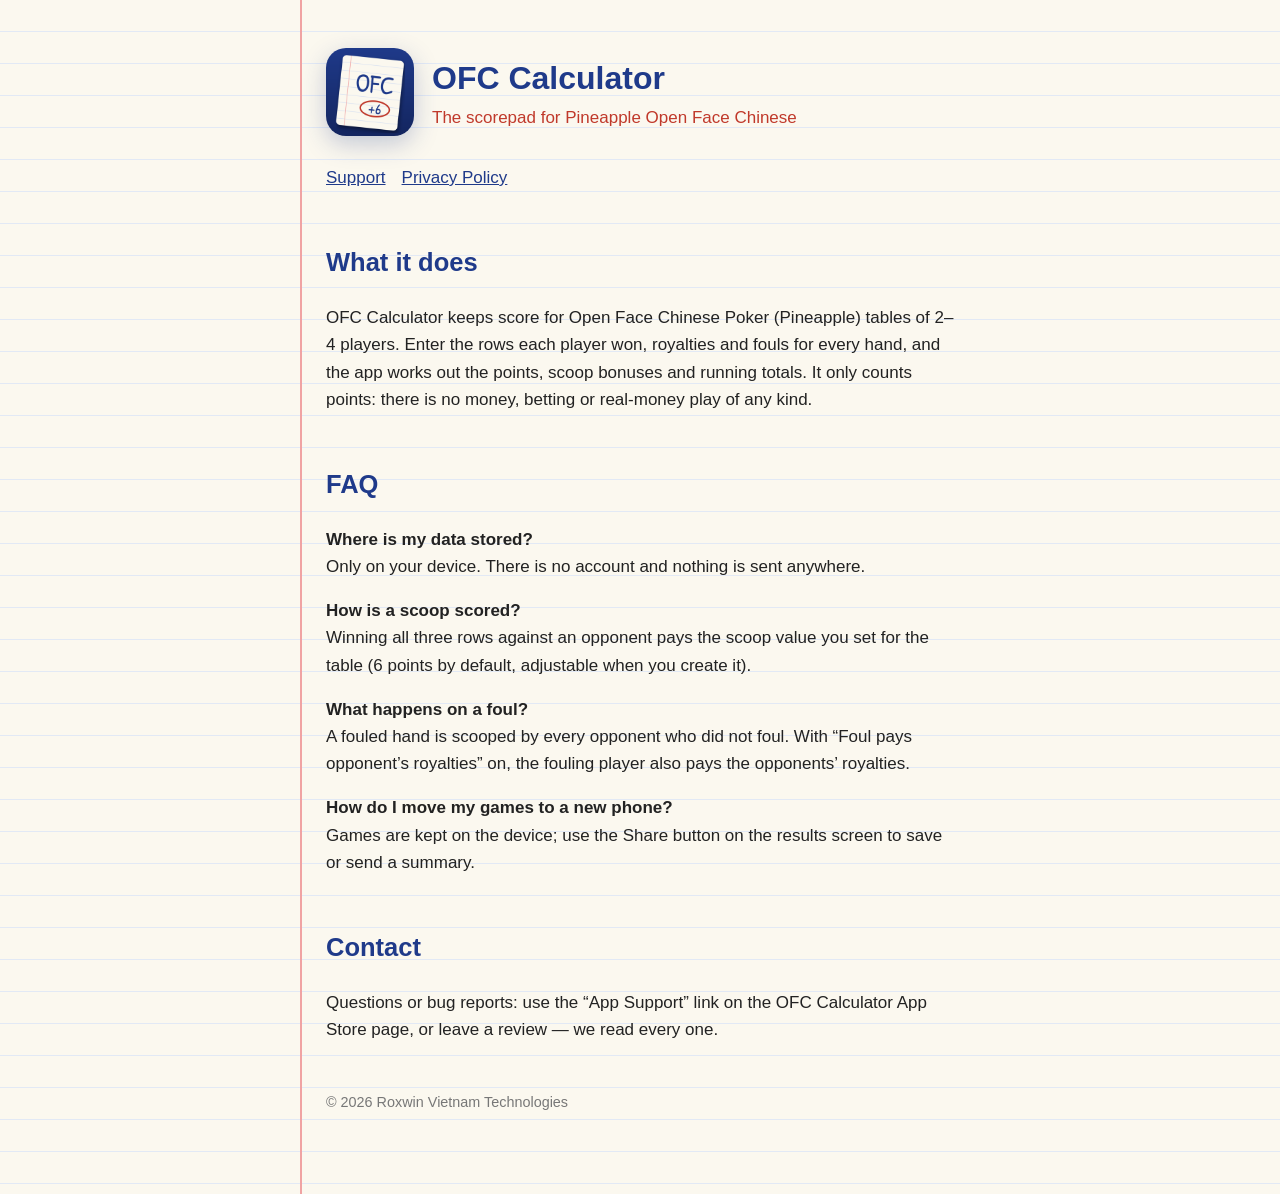
==== index.html @ e0348ebb "docs: OFC Calculator support and privacy pages" ====
<!doctype html><html lang="en"><head><meta charset="utf-8"><meta name="viewport" content="width=device-width,initial-scale=1">
<title>OFC Calculator – Support</title><link rel="stylesheet" href="style.css"></head><body><main>
<header><img src="icon.png" alt="OFC Calculator icon" width="88" height="88"><div><h1>OFC Calculator</h1><p class="tag">The scorepad for Pineapple Open Face Chinese</p></div></header>
<nav aria-label="Pages"><a href="index.html">Support</a><a href="privacy.html">Privacy Policy</a></nav>
<section aria-labelledby="about"><h2 id="about">What it does</h2>
<p>OFC Calculator keeps score for Open Face Chinese Poker (Pineapple) tables of 2–4 players. Enter the rows each player won, royalties and fouls for every hand, and the app works out the points, scoop bonuses and running totals. It only counts points: there is no money, betting or real-money play of any kind.</p></section>
<section aria-labelledby="faq"><h2 id="faq">FAQ</h2>
<p><strong>Where is my data stored?</strong><br>Only on your device. There is no account and nothing is sent anywhere.</p>
<p><strong>How is a scoop scored?</strong><br>Winning all three rows against an opponent pays the scoop value you set for the table (6 points by default, adjustable when you create it).</p>
<p><strong>What happens on a foul?</strong><br>A fouled hand is scooped by every opponent who did not foul. With “Foul pays opponent’s royalties” on, the fouling player also pays the opponents’ royalties.</p>
<p><strong>How do I move my games to a new phone?</strong><br>Games are kept on the device; use the Share button on the results screen to save or send a summary.</p></section>
<section aria-labelledby="contact"><h2 id="contact">Contact</h2>
<p>Questions or bug reports: use the “App Support” link on the OFC Calculator App Store page, or leave a review — we read every one.</p></section>
<footer>© 2026 Roxwin Vietnam Technologies</footer></main></body></html>
---- style.css ----
:root{--sheet:#fbf8ef;--ink:#1f3a8a;--red:#c0392b;--text:#222;--rule:#e2e9f5}
*{box-sizing:border-box}
body{margin:0;background:var(--sheet) repeating-linear-gradient(transparent 0 31px,var(--rule) 31px 32px);color:var(--text);font:17px/1.6 -apple-system,BlinkMacSystemFont,"Segoe UI",sans-serif}
main{max-width:680px;margin:0 auto;padding:48px 24px 80px;border-left:2px solid #f0a3a3}
header{display:flex;gap:18px;align-items:center;margin-bottom:28px}
header img{width:88px;height:88px;border-radius:20px;box-shadow:0 8px 24px rgba(31,58,138,.25)}
h1{margin:0;color:var(--ink);font-size:2rem}
h2{color:var(--ink);margin-top:2em}
.tag{color:var(--red);margin:0}
a{color:var(--ink)}
nav a{margin-right:16px}
footer{margin-top:48px;color:#777;font-size:.9rem}
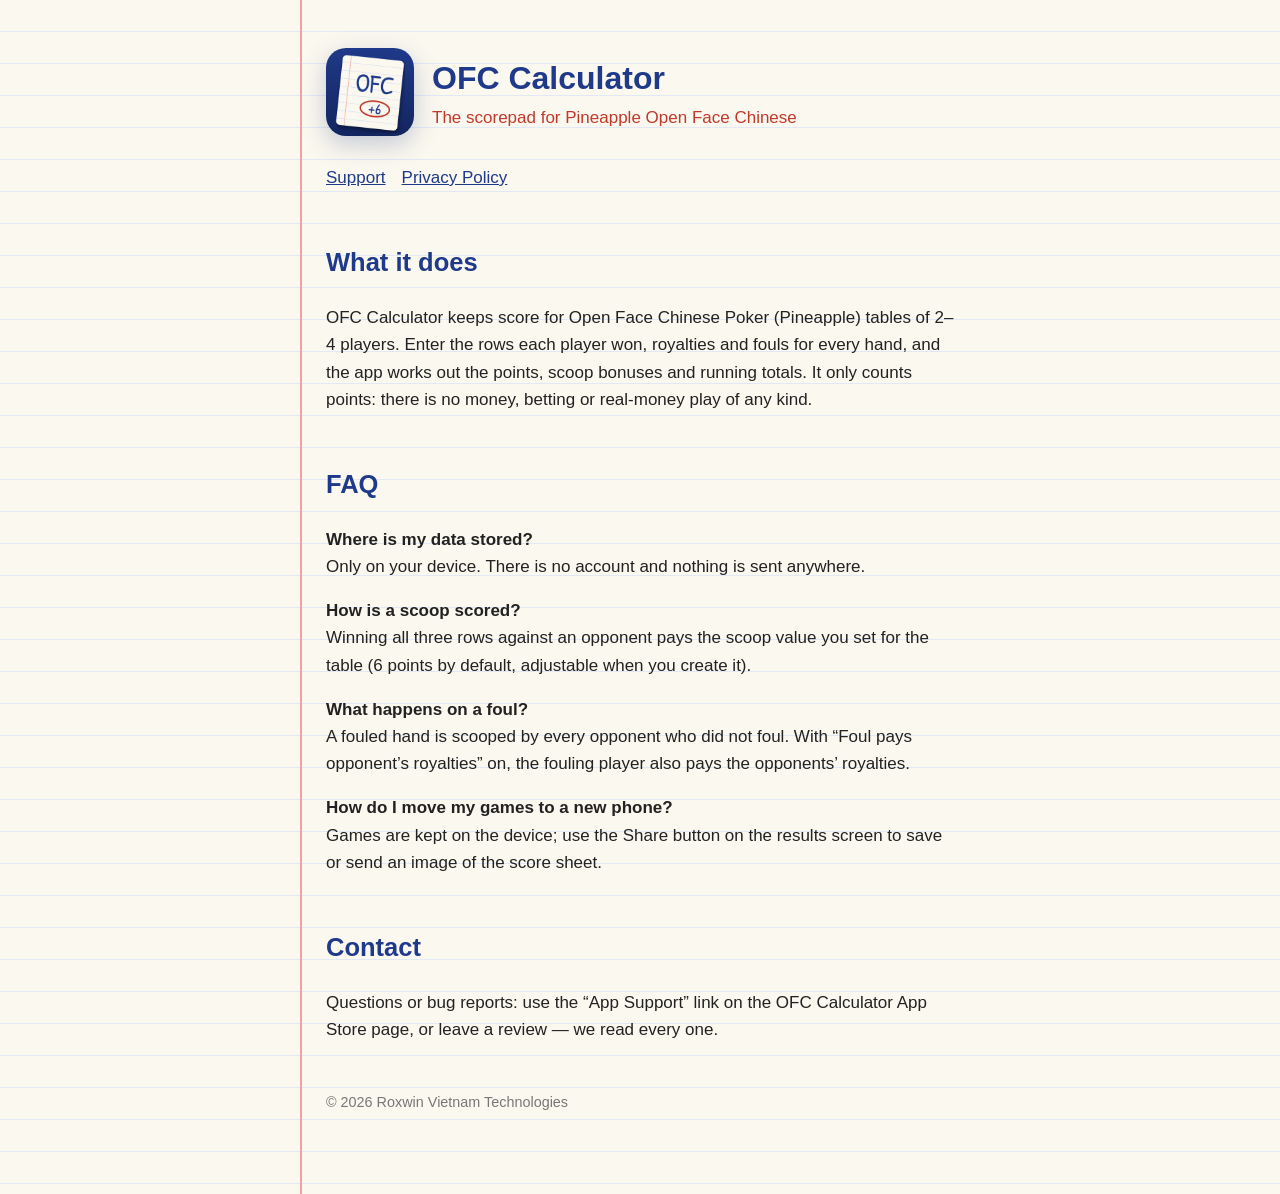
==== commit 418d8d62: "docs: share wording" ====
--- a/index.html
+++ b/index.html
@@ -8,7 +8,7 @@
 <p><strong>Where is my data stored?</strong><br>Only on your device. There is no account and nothing is sent anywhere.</p>
 <p><strong>How is a scoop scored?</strong><br>Winning all three rows against an opponent pays the scoop value you set for the table (6 points by default, adjustable when you create it).</p>
 <p><strong>What happens on a foul?</strong><br>A fouled hand is scooped by every opponent who did not foul. With “Foul pays opponent’s royalties” on, the fouling player also pays the opponents’ royalties.</p>
-<p><strong>How do I move my games to a new phone?</strong><br>Games are kept on the device; use the Share button on the results screen to save or send a summary.</p></section>
+<p><strong>How do I move my games to a new phone?</strong><br>Games are kept on the device; use the Share button on the results screen to save or send an image of the score sheet.</p></section>
 <section aria-labelledby="contact"><h2 id="contact">Contact</h2>
 <p>Questions or bug reports: use the “App Support” link on the OFC Calculator App Store page, or leave a review — we read every one.</p></section>
 <footer>© 2026 Roxwin Vietnam Technologies</footer></main></body></html>
